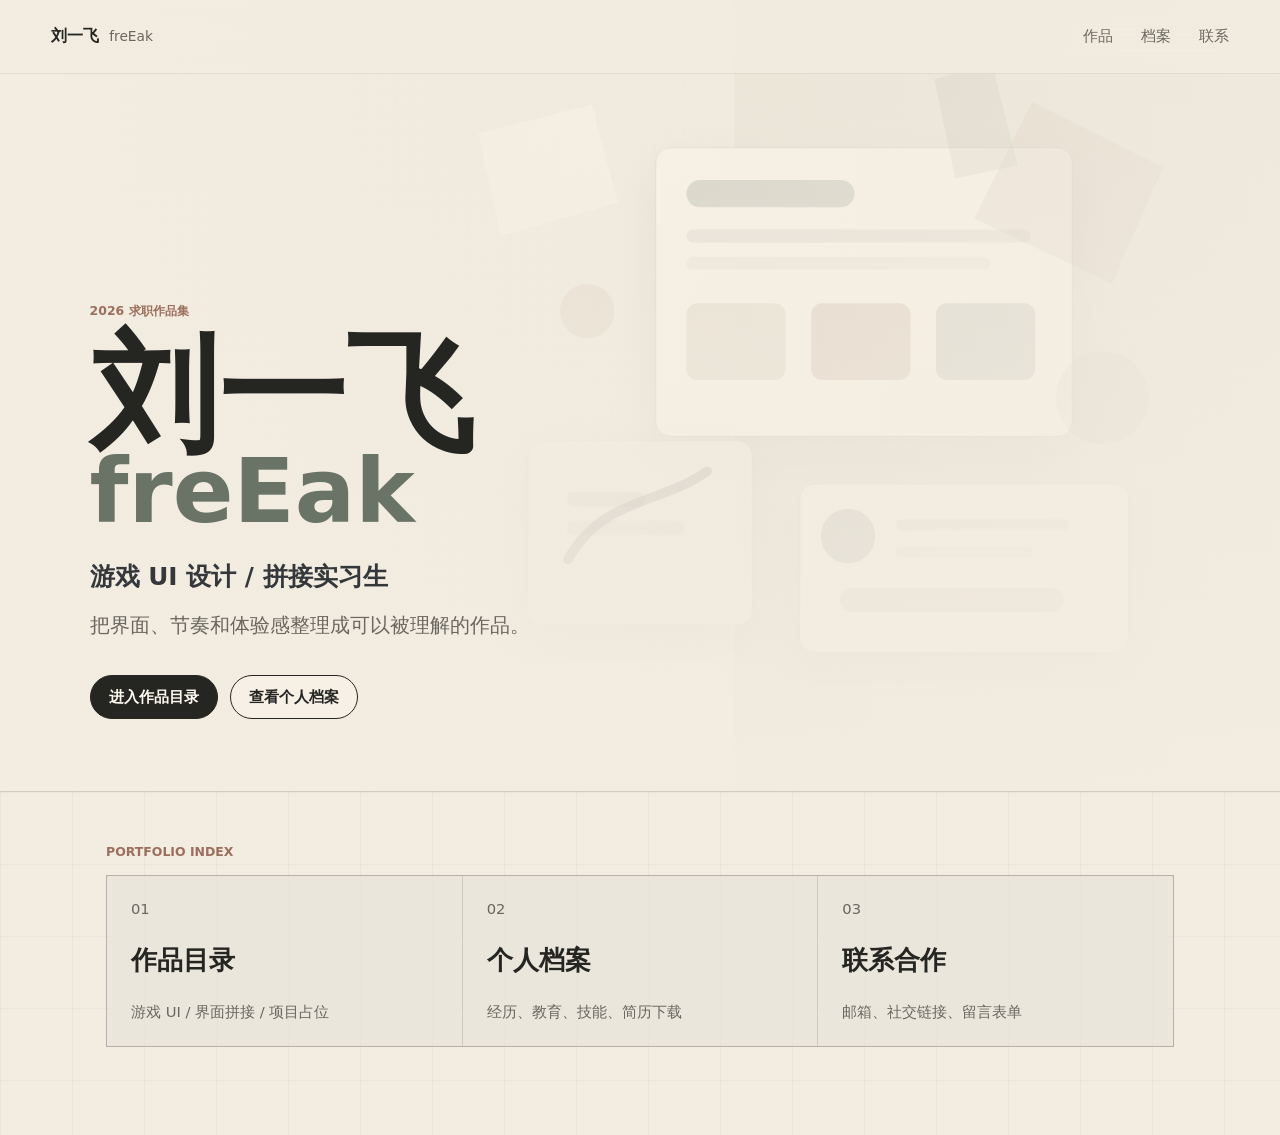
==== index.html @ f4beaf9f "Add files via upload" ====
<!doctype html>
<html lang="zh-CN">
  <head>
    <meta charset="utf-8">
    <meta name="viewport" content="width=device-width, initial-scale=1">
    <meta name="description" content="刘一飞 / freEak 的游戏 UI 设计作品集">
    <title>刘一飞 / freEak - 作品集</title>
    <link rel="stylesheet" href="styles/site.css">
  </head>
  <body data-page="home">
    <header class="site-header">
      <a class="brand-mark" href="index.html" aria-label="回到首页">
        <span data-bind="site.name">刘一飞</span>
        <span data-bind="site.handle">freEak</span>
      </a>
      <nav class="main-nav" aria-label="主导航">
        <a href="works.html" data-nav="works">作品</a>
        <a href="about.html" data-nav="about">档案</a>
        <a href="contact.html" data-nav="contact">联系</a>
      </nav>
    </header>

    <main>
      <section class="hero">
        <img class="hero-visual" src="assets/cover-visual.svg" alt="">
        <div class="hero-shade"></div>
        <div class="hero-copy reveal">
          <p class="eyebrow" data-bind="site.availability">2026 求职作品集</p>
          <h1>
            <span data-bind="site.name">刘一飞</span>
            <span class="handle" data-bind="site.handle">freEak</span>
          </h1>
          <p class="hero-role" data-bind="site.title">游戏 UI 设计 / 拼接实习生</p>
          <p class="hero-line" data-bind="site.coverLead">把界面、节奏和体验感整理成可以被理解的作品。</p>
          <div class="hero-actions" aria-label="主要入口">
            <a class="button primary" href="works.html">进入作品目录</a>
            <a class="button ghost" href="about.html">查看个人档案</a>
          </div>
        </div>
      </section>

      <section class="home-index" aria-label="作品集入口">
        <div class="section-label">Portfolio Index</div>
        <div class="index-grid">
          <a class="index-link" href="works.html">
            <span>01</span>
            <strong>作品目录</strong>
            <em>游戏 UI / 界面拼接 / 项目占位</em>
          </a>
          <a class="index-link" href="about.html">
            <span>02</span>
            <strong>个人档案</strong>
            <em>经历、教育、技能、简历下载</em>
          </a>
          <a class="index-link" href="contact.html">
            <span>03</span>
            <strong>联系合作</strong>
            <em>邮箱、社交链接、留言表单</em>
          </a>
        </div>
      </section>
    </main>

    <script src="scripts/content.js"></script>
    <script src="scripts/site.js"></script>
  </body>
</html>
---- styles/site.css ----
:root {
  --paper: #f2ece1;
  --paper-deep: #e2d7c6;
  --ink: #252521;
  --muted: #69675f;
  --line: rgba(37, 37, 33, 0.16);
  --sage: #697467;
  --clay: #9c6f5c;
  --graphite: #34383a;
  --white: #fffaf0;
  --shadow: 0 22px 70px rgba(37, 37, 33, 0.13);
  --font: "PingFang SC", "Microsoft YaHei", "Noto Sans CJK SC", system-ui, -apple-system, BlinkMacSystemFont, "Segoe UI", sans-serif;
}

* {
  box-sizing: border-box;
}

html {
  min-width: 320px;
  background: var(--paper);
  color: var(--ink);
  font-family: var(--font);
  text-rendering: optimizeLegibility;
}

body {
  margin: 0;
  min-height: 100vh;
  background:
    linear-gradient(90deg, rgba(37, 37, 33, 0.035) 1px, transparent 1px),
    linear-gradient(180deg, rgba(37, 37, 33, 0.03) 1px, transparent 1px),
    var(--paper);
  background-size: 72px 72px;
}

::selection {
  background: var(--sage);
  color: var(--white);
}

a {
  color: inherit;
  text-decoration: none;
}

img {
  display: block;
  max-width: 100%;
}

button,
input,
textarea {
  font: inherit;
}

.site-header {
  position: fixed;
  inset: 0 0 auto;
  z-index: 20;
  display: flex;
  align-items: center;
  justify-content: space-between;
  gap: 24px;
  padding: 18px clamp(18px, 4vw, 56px);
  color: var(--ink);
  background: rgba(242, 236, 225, 0.78);
  border-bottom: 1px solid rgba(37, 37, 33, 0.08);
  backdrop-filter: blur(18px);
}

.brand-mark {
  display: inline-flex;
  align-items: baseline;
  gap: 10px;
  min-width: 0;
  font-weight: 700;
}

.brand-mark span:last-child {
  color: var(--muted);
  font-size: 0.86rem;
  font-weight: 500;
}

.main-nav {
  display: flex;
  align-items: center;
  gap: clamp(10px, 3vw, 28px);
  color: var(--muted);
  font-size: 0.95rem;
}

.main-nav a {
  position: relative;
  padding-block: 8px;
}

.main-nav a::after {
  position: absolute;
  right: 0;
  bottom: 2px;
  left: 0;
  height: 1px;
  background: currentColor;
  transform: scaleX(0);
  transform-origin: left;
  transition: transform 180ms ease;
  content: "";
}

.main-nav a:hover::after,
.main-nav a[aria-current="page"]::after {
  transform: scaleX(1);
}

.hero {
  position: relative;
  min-height: 88vh;
  display: grid;
  align-items: end;
  overflow: hidden;
  padding: 120px clamp(20px, 7vw, 96px) 72px;
  border-bottom: 1px solid var(--line);
}

.hero-visual {
  position: absolute;
  inset: 0;
  width: 100%;
  height: 100%;
  object-fit: cover;
}

.hero-shade {
  position: absolute;
  inset: 0;
  background:
    linear-gradient(90deg, rgba(242, 236, 225, 0.92), rgba(242, 236, 225, 0.48) 52%, rgba(242, 236, 225, 0.78)),
    linear-gradient(180deg, rgba(242, 236, 225, 0.12), rgba(242, 236, 225, 0.88));
}

.hero-copy {
  position: relative;
  max-width: 760px;
}

.eyebrow,
.section-label,
.project-meta {
  margin: 0 0 16px;
  color: var(--clay);
  font-size: 0.78rem;
  font-weight: 700;
  letter-spacing: 0;
  text-transform: uppercase;
}

h1,
h2,
h3,
p {
  overflow-wrap: anywhere;
}

.hero h1 {
  margin: 0;
  font-size: clamp(3.6rem, 10vw, 9rem);
  line-height: 0.9;
  font-weight: 750;
}

.hero h1 span {
  display: block;
}

.hero .handle {
  color: var(--sage);
  font-size: clamp(2.5rem, 7vw, 6.4rem);
}

.hero-role {
  margin: 28px 0 0;
  color: var(--graphite);
  font-size: clamp(1.1rem, 2.2vw, 1.55rem);
  font-weight: 650;
}

.hero-line {
  max-width: 620px;
  margin: 14px 0 0;
  color: var(--muted);
  font-size: clamp(1rem, 2vw, 1.25rem);
  line-height: 1.8;
}

.hero-actions,
.heading-actions {
  display: flex;
  flex-wrap: wrap;
  gap: 12px;
  margin-top: 32px;
}

.button {
  display: inline-flex;
  align-items: center;
  justify-content: center;
  min-height: 44px;
  max-width: 100%;
  padding: 0 18px;
  border: 1px solid var(--ink);
  border-radius: 999px;
  font-size: 0.96rem;
  font-weight: 650;
  transition: transform 180ms ease, background-color 180ms ease, color 180ms ease, border-color 180ms ease;
}

.button:hover {
  transform: translateY(-2px);
}

.button.primary {
  background: var(--ink);
  color: var(--white);
}

.button.ghost {
  background: rgba(255, 250, 240, 0.34);
  color: var(--ink);
}

.home-index {
  max-width: 1180px;
  margin: 0 auto;
  padding: 52px clamp(20px, 5vw, 56px) 88px;
}

.index-grid {
  display: grid;
  grid-template-columns: repeat(3, minmax(0, 1fr));
  gap: 1px;
  border: 1px solid var(--line);
  background: var(--line);
}

.index-link {
  min-height: 170px;
  display: grid;
  align-content: space-between;
  gap: 24px;
  padding: 24px;
  background: rgba(255, 250, 240, 0.58);
  transition: background-color 180ms ease, transform 180ms ease;
}

.index-link:hover {
  background: var(--white);
  transform: translateY(-2px);
}

.index-link span,
.index-link em {
  color: var(--muted);
  font-size: 0.92rem;
  font-style: normal;
}

.index-link strong {
  font-size: clamp(1.2rem, 2vw, 1.65rem);
}

.page-shell {
  width: min(1180px, calc(100% - 40px));
  margin: 0 auto;
  padding: 128px 0 96px;
}

.page-heading {
  max-width: 820px;
  margin-bottom: 54px;
}

.page-heading h1 {
  margin: 0;
  font-size: clamp(2.2rem, 5.4vw, 5.2rem);
  line-height: 1.02;
}

.page-heading p:not(.eyebrow) {
  max-width: 650px;
  margin: 22px 0 0;
  color: var(--muted);
  font-size: 1.08rem;
  line-height: 1.85;
}

.work-grid {
  display: grid;
  grid-template-columns: repeat(3, minmax(0, 1fr));
  gap: 22px;
}

.project-card {
  display: flex;
  min-width: 0;
  flex-direction: column;
  gap: 18px;
  padding: 14px;
  background: rgba(255, 250, 240, 0.68);
  border: 1px solid var(--line);
  border-radius: 8px;
  box-shadow: 0 12px 34px rgba(37, 37, 33, 0.08);
}

.project-card img {
  width: 100%;
  aspect-ratio: 4 / 3;
  object-fit: cover;
  border-radius: 6px;
  background: var(--paper-deep);
}

.project-card h2 {
  margin: 0;
  font-size: 1.42rem;
}

.project-card p:not(.project-meta) {
  margin: 0;
  color: var(--muted);
  line-height: 1.75;
}

.project-card .button {
  align-self: flex-start;
  margin-top: auto;
}

.tag-list {
  display: flex;
  flex-wrap: wrap;
  gap: 8px;
}

.tag {
  display: inline-flex;
  align-items: center;
  min-height: 30px;
  padding: 0 10px;
  border: 1px solid var(--line);
  border-radius: 999px;
  color: var(--graphite);
  background: rgba(226, 215, 198, 0.38);
  font-size: 0.86rem;
}

.back-link {
  display: inline-flex;
  margin-bottom: 30px;
  color: var(--muted);
  font-weight: 650;
}

.detail-hero {
  display: grid;
  grid-template-columns: minmax(280px, 0.95fr) minmax(0, 1.05fr);
  gap: clamp(24px, 5vw, 64px);
  align-items: center;
  padding-bottom: 48px;
  border-bottom: 1px solid var(--line);
}

.detail-hero img {
  width: 100%;
  aspect-ratio: 4 / 3;
  object-fit: cover;
  border-radius: 8px;
  box-shadow: var(--shadow);
}

.detail-hero h1 {
  margin: 0;
  font-size: clamp(2.6rem, 6vw, 5.7rem);
  line-height: 0.98;
}

.detail-hero p:not(.eyebrow) {
  margin: 24px 0;
  color: var(--muted);
  font-size: 1.08rem;
  line-height: 1.85;
}

.detail-sections {
  display: grid;
  grid-template-columns: repeat(2, minmax(0, 1fr));
  gap: 1px;
  margin-top: 44px;
  border: 1px solid var(--line);
  background: var(--line);
}

.content-block {
  padding: clamp(24px, 4vw, 40px);
  background: rgba(255, 250, 240, 0.54);
}

.content-block h2 {
  margin: 0 0 18px;
  font-size: clamp(1.35rem, 2vw, 1.85rem);
}

.content-block p,
.prose p {
  margin: 0 0 14px;
  color: var(--muted);
  line-height: 1.9;
}

.profile-layout {
  display: grid;
  grid-template-columns: 290px minmax(0, 1fr);
  gap: 1px;
  border: 1px solid var(--line);
  background: var(--line);
}

.profile-aside,
.profile-main {
  background: rgba(255, 250, 240, 0.55);
}

.profile-aside {
  display: flex;
  flex-direction: column;
  gap: 38px;
  padding: 28px;
}

.link-stack {
  display: grid;
  gap: 12px;
}

.link-stack a {
  color: var(--muted);
  line-height: 1.5;
}

.link-stack a:hover {
  color: var(--ink);
}

.profile-main {
  display: grid;
  gap: 1px;
  background: var(--line);
}

.timeline {
  display: grid;
  gap: 18px;
}

.timeline-row {
  display: grid;
  grid-template-columns: 100px minmax(0, 1fr);
  gap: 20px;
}

.timeline-row time {
  color: var(--clay);
  font-weight: 700;
}

.timeline-row h3,
.skill-columns h3 {
  margin: 0 0 8px;
  font-size: 1.08rem;
}

.timeline-row p {
  margin: 0 0 6px;
}

.muted {
  color: var(--muted);
}

.skill-columns {
  display: grid;
  grid-template-columns: repeat(3, minmax(0, 1fr));
  gap: 20px;
}

.skill-columns ul {
  margin: 0;
  padding-left: 18px;
  color: var(--muted);
  line-height: 1.9;
}

.contact-layout {
  display: grid;
  grid-template-columns: minmax(250px, 0.8fr) minmax(0, 1.2fr);
  gap: 1px;
  border: 1px solid var(--line);
  background: var(--line);
}

.contact-methods,
.contact-form {
  background: rgba(255, 250, 240, 0.6);
}

.contact-methods {
  display: grid;
  align-content: start;
  gap: 1px;
  background: var(--line);
}

.contact-method {
  display: grid;
  gap: 10px;
  min-height: 112px;
  padding: 24px;
  background: rgba(255, 250, 240, 0.62);
}

.contact-method span {
  color: var(--clay);
  font-size: 0.82rem;
  font-weight: 700;
}

.contact-method strong {
  overflow-wrap: anywhere;
  font-size: 1.1rem;
}

.contact-form {
  display: grid;
  gap: 18px;
  padding: clamp(24px, 4vw, 40px);
}

.contact-form label {
  display: grid;
  gap: 8px;
  color: var(--muted);
  font-weight: 650;
}

.contact-form input,
.contact-form textarea {
  width: 100%;
  border: 1px solid var(--line);
  border-radius: 8px;
  padding: 13px 14px;
  color: var(--ink);
  background: rgba(242, 236, 225, 0.58);
  outline: none;
}

.contact-form input:focus,
.contact-form textarea:focus {
  border-color: var(--sage);
  box-shadow: 0 0 0 3px rgba(105, 116, 103, 0.14);
}

.contact-form button {
  justify-self: start;
}

.reveal {
  opacity: 1;
  transform: translateY(14px);
}

.is-ready .reveal {
  animation: revealIn 520ms ease forwards;
  animation-delay: var(--delay, 0ms);
}

@keyframes revealIn {
  to {
    transform: translateY(0);
  }
}

@media (max-width: 920px) {
  .index-grid,
  .work-grid,
  .detail-sections,
  .skill-columns {
    grid-template-columns: 1fr;
  }

  .detail-hero,
  .profile-layout,
  .contact-layout {
    grid-template-columns: 1fr;
  }

  .profile-aside {
    display: grid;
    grid-template-columns: repeat(2, minmax(0, 1fr));
  }
}

@media (max-width: 640px) {
  .site-header {
    align-items: flex-start;
    padding: 14px 18px;
  }

  .brand-mark {
    display: grid;
    gap: 2px;
  }

  .main-nav {
    gap: 12px;
    font-size: 0.9rem;
  }

  .hero {
    min-height: 84vh;
    padding: 112px 20px 46px;
  }

  .hero h1 {
    font-size: clamp(3rem, 20vw, 5rem);
  }

  .hero .handle {
    font-size: clamp(2.25rem, 15vw, 3.8rem);
  }

  .page-shell {
    width: min(100% - 28px, 1180px);
    padding-top: 112px;
  }

  .profile-aside {
    grid-template-columns: 1fr;
  }

  .timeline-row {
    grid-template-columns: 1fr;
    gap: 8px;
  }

  .button {
    width: 100%;
  }

  .project-card .button,
  .contact-form button {
    width: auto;
  }
}

@media (prefers-reduced-motion: reduce) {
  *,
  *::before,
  *::after {
    scroll-behavior: auto !important;
    animation-duration: 0.01ms !important;
    animation-iteration-count: 1 !important;
    transition-duration: 0.01ms !important;
  }

  .reveal {
    opacity: 1;
    transform: none;
  }
}
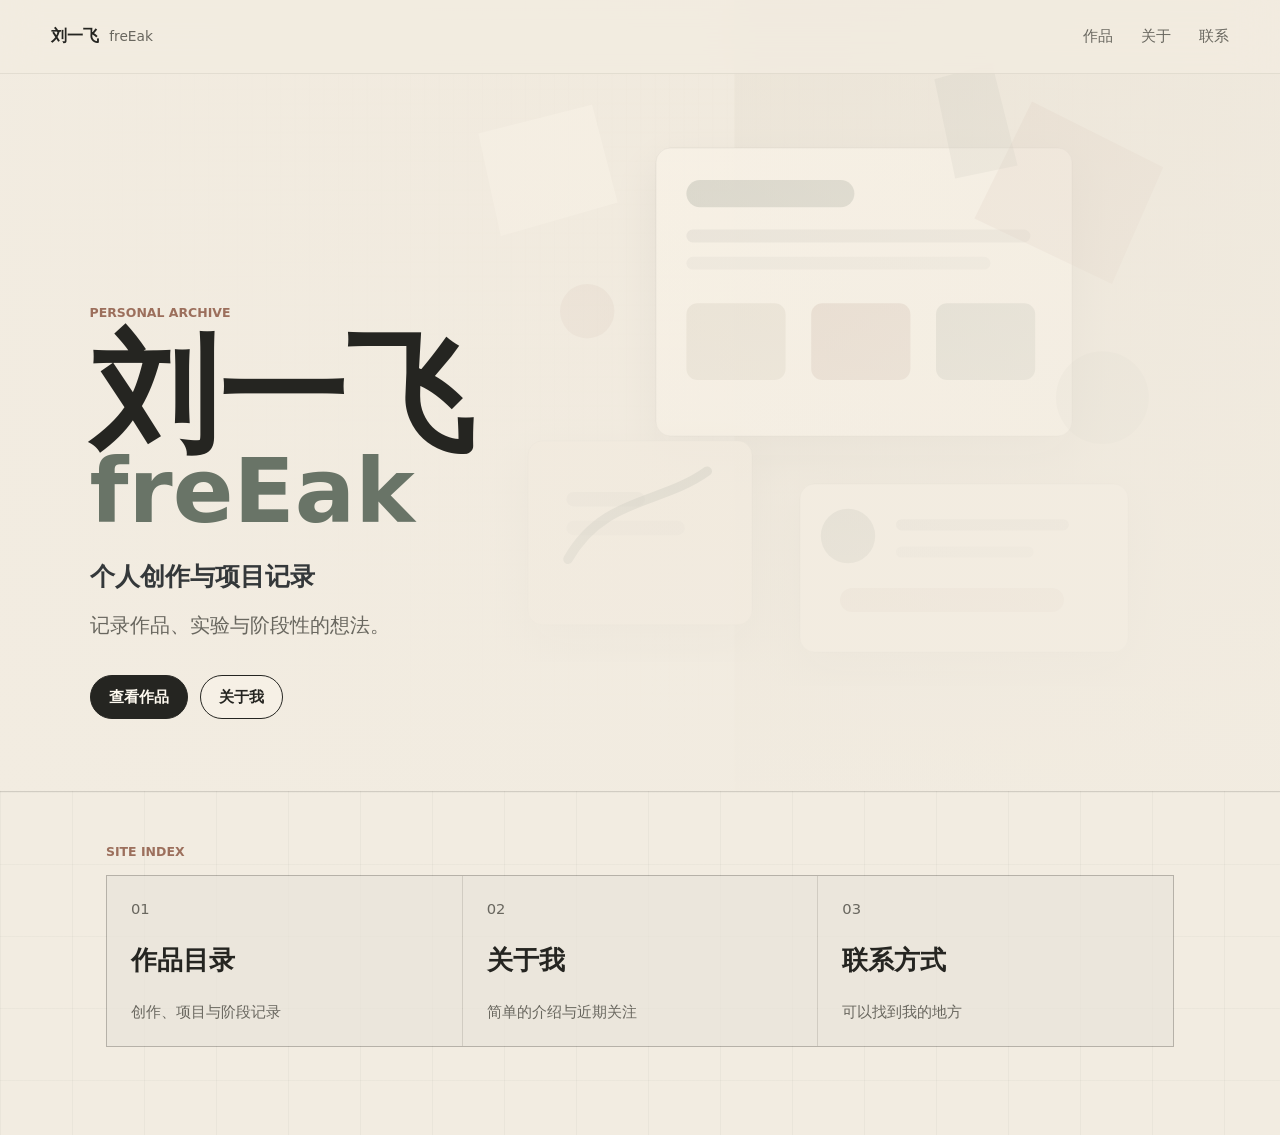
==== commit c3fecde5: "Shape site as a personal archive" ====
--- a/index.html
+++ b/index.html
@@ -3,8 +3,8 @@
   <head>
     <meta charset="utf-8">
     <meta name="viewport" content="width=device-width, initial-scale=1">
-    <meta name="description" content="刘一飞 / freEak 的游戏 UI 设计作品集">
-    <title>刘一飞 / freEak - 作品集</title>
+    <meta name="description" content="刘一飞 / freEak 的个人创作与项目记录">
+    <title>刘一飞 / freEak - 个人网站</title>
     <link rel="stylesheet" href="styles/site.css">
   </head>
   <body data-page="home">
@@ -15,7 +15,7 @@
       </a>
       <nav class="main-nav" aria-label="主导航">
         <a href="works.html" data-nav="works">作品</a>
-        <a href="about.html" data-nav="about">档案</a>
+        <a href="about.html" data-nav="about">关于</a>
         <a href="contact.html" data-nav="contact">联系</a>
       </nav>
     </header>
@@ -25,37 +25,37 @@
         <img class="hero-visual" src="assets/cover-visual.svg" alt="">
         <div class="hero-shade"></div>
         <div class="hero-copy reveal">
-          <p class="eyebrow" data-bind="site.availability">2026 求职作品集</p>
+          <p class="eyebrow" data-bind="site.archiveLabel">Personal Archive</p>
           <h1>
             <span data-bind="site.name">刘一飞</span>
             <span class="handle" data-bind="site.handle">freEak</span>
           </h1>
-          <p class="hero-role" data-bind="site.title">游戏 UI 设计 / 拼接实习生</p>
-          <p class="hero-line" data-bind="site.coverLead">把界面、节奏和体验感整理成可以被理解的作品。</p>
+          <p class="hero-role" data-bind="site.title">个人创作与项目记录</p>
+          <p class="hero-line" data-bind="site.coverLead">记录作品、实验与阶段性的想法。</p>
           <div class="hero-actions" aria-label="主要入口">
-            <a class="button primary" href="works.html">进入作品目录</a>
-            <a class="button ghost" href="about.html">查看个人档案</a>
+            <a class="button primary" href="works.html">查看作品</a>
+            <a class="button ghost" href="about.html">关于我</a>
           </div>
         </div>
       </section>
 
-      <section class="home-index" aria-label="作品集入口">
-        <div class="section-label">Portfolio Index</div>
+      <section class="home-index" aria-label="站点入口">
+        <div class="section-label">Site Index</div>
         <div class="index-grid">
           <a class="index-link" href="works.html">
             <span>01</span>
             <strong>作品目录</strong>
-            <em>游戏 UI / 界面拼接 / 项目占位</em>
+            <em>创作、项目与阶段记录</em>
           </a>
           <a class="index-link" href="about.html">
             <span>02</span>
-            <strong>个人档案</strong>
-            <em>经历、教育、技能、简历下载</em>
+            <strong>关于我</strong>
+            <em>简单的介绍与近期关注</em>
           </a>
           <a class="index-link" href="contact.html">
             <span>03</span>
-            <strong>联系合作</strong>
-            <em>邮箱、社交链接、留言表单</em>
+            <strong>联系方式</strong>
+            <em>可以找到我的地方</em>
           </a>
         </div>
       </section>
--- a/styles/site.css
+++ b/styles/site.css
@@ -302,6 +302,16 @@
   gap: 22px;
 }
 
+.empty-state {
+  grid-column: 1 / -1;
+  margin: 0;
+  padding: clamp(48px, 10vw, 96px) 24px;
+  border: 1px solid var(--line);
+  color: var(--muted);
+  background: rgba(255, 250, 240, 0.42);
+  text-align: center;
+}
+
 .project-card {
   display: flex;
   min-width: 0;
@@ -508,6 +518,11 @@
   gap: 1px;
   border: 1px solid var(--line);
   background: var(--line);
+}
+
+.contact-layout.is-simple {
+  max-width: 720px;
+  grid-template-columns: 1fr;
 }
 
 .contact-methods,
